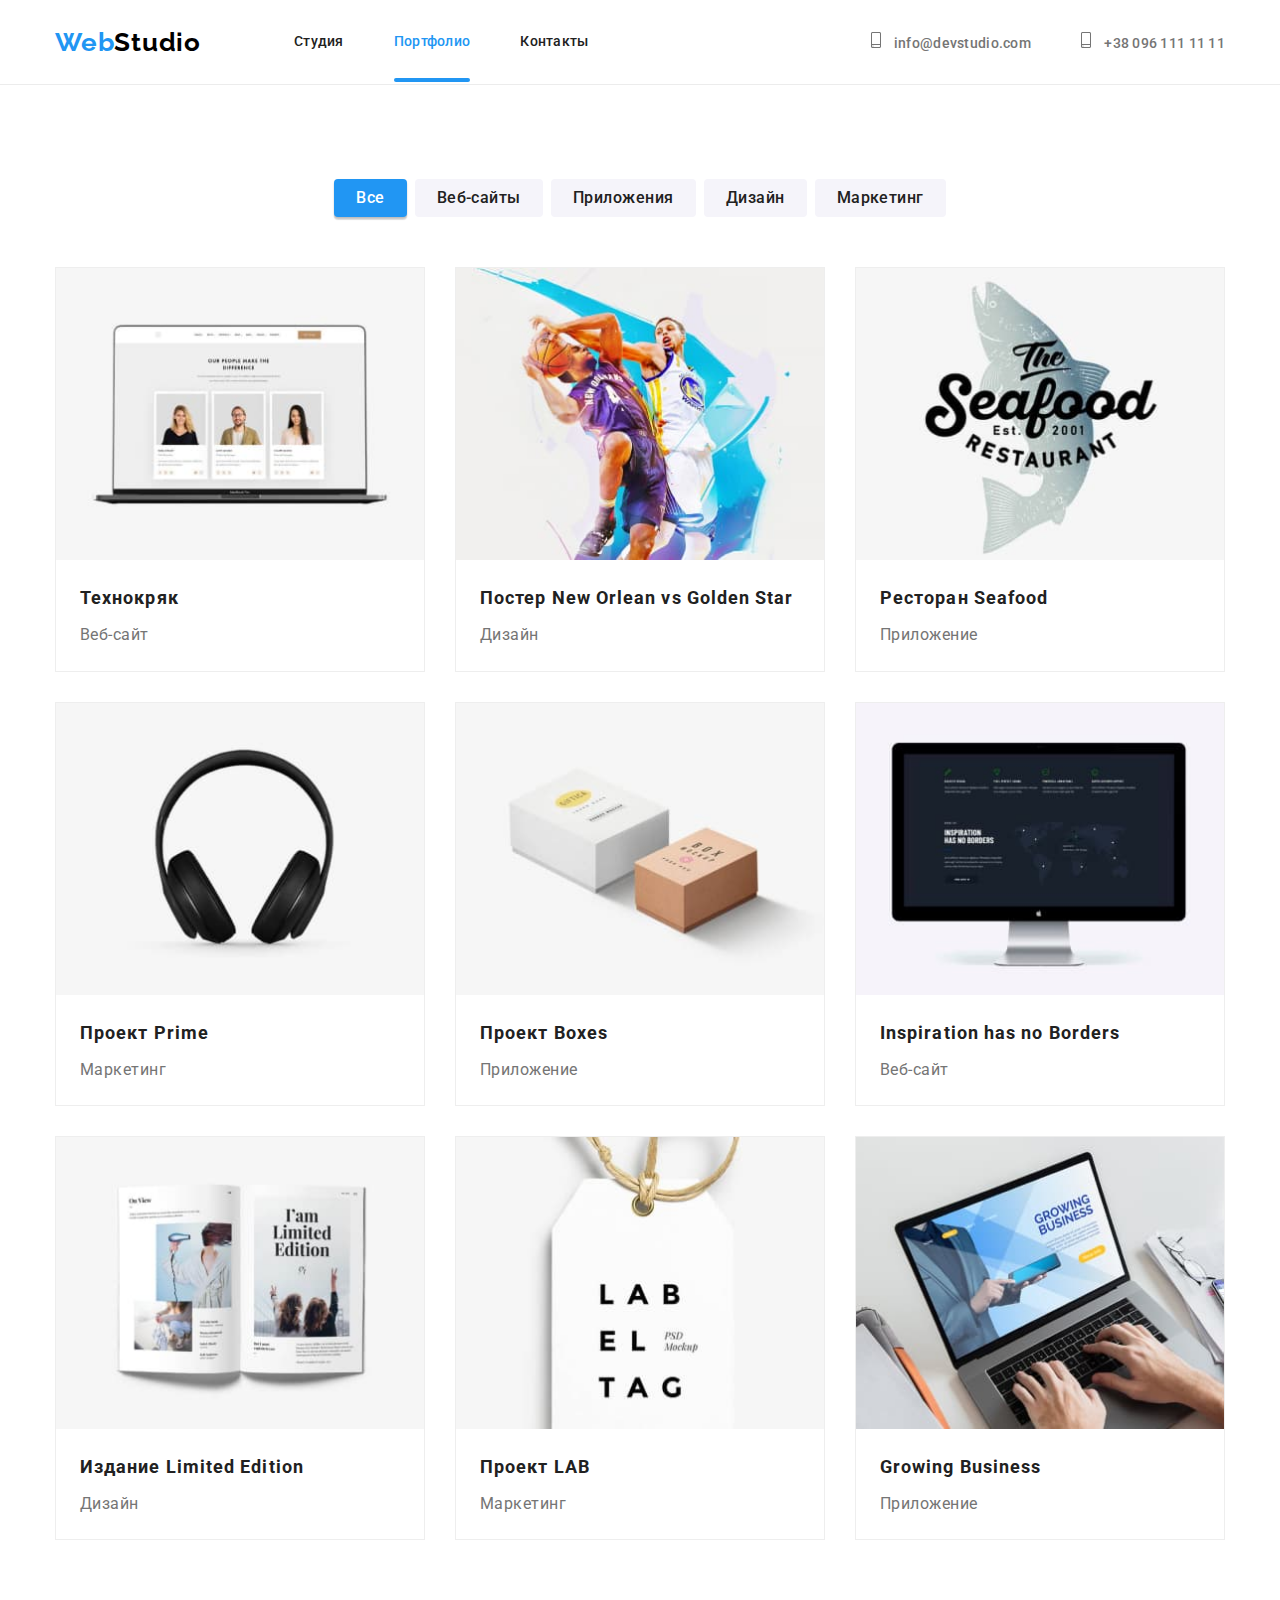
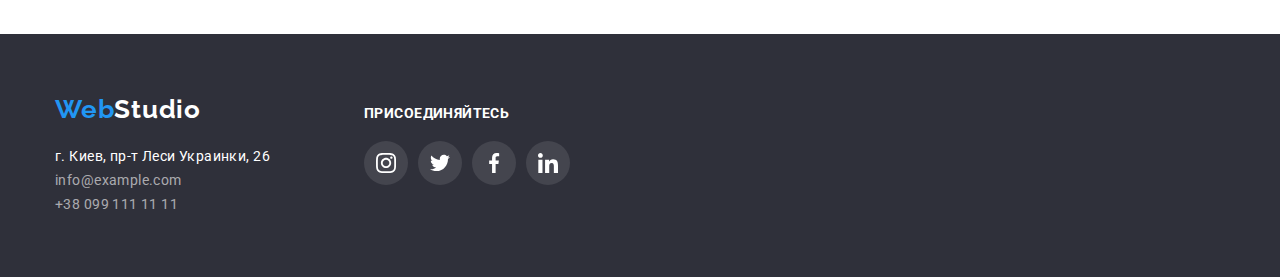
==== portfolio.html @ 198bb2ea "Initial commit" ====
<!DOCTYPE html>
<html lang="ru">
  <head>
    <meta charset="UTF-8" />
    <meta http-equiv="X-UA-Compatible" content="IE=edge" />
    <meta name="viewport" content="width=device-width, initial-scale=1.0" />
    <title>Портфолио</title>
    <link rel="preconnect" href="https://fonts.googleapis.com" />
    <link rel="preconnect" href="https://fonts.gstatic.com" crossorigin />
    <link
      href="https://fonts.googleapis.com/css2?family=Raleway:wght@700&family=Roboto:wght@400;500;700;900&display=swap"
      rel="stylesheet"
    />
    <link
      rel="stylesheet"
      href="https://cdn.jsdelivr.net/npm/modern-normalize@1.1.0/modern-normalize.min.css"
    />
    <link rel="stylesheet" href="./css/styles.css" />
  </head>
  <body>
    <header class="header">
      <div class="container">
        <!--Верхняя линия-->
        <a
          class="logo link"
          href="./index.html"
          aria-label="Логотип сайта"
          lang="en"
          >Web<span class="logo-dark">Studio</span>
        </a>
        <!--Навигация-->
        <nav class="nav">
          <ul class="nav-list list">
            <li class="nav-item">
              <a class="nav-link link" href="./index.html">Студия</a>
            </li>
            <li class="nav-item">
              <a class="nav-link current link" href="./portfolio.html"
                >Портфолио</a
              >
            </li>
            <li class="nav-item">
              <a class="nav-link link" href="">Контакты</a>
            </li>
          </ul>
        </nav>
        <!--tel+e-mail-->
        <div class="contacts">
          <ul class="contact-list list">
            <li class="contact-item">
              <a class="contact-link link" href="mailto:info@devstudio.com">
                <svg class="icon-smartphone" width="10" height="16">
                  <use href="./images/icons.svg#icon-smartphone"></use>
                </svg>
                info@devstudio.com</a
              >
            </li>
            <li class="contact-item">
              <a class="contact-link link" href="tel:+380961111111">
                <svg class="icon-smartphone" width="10" height="16">
                  <use href="./images/icons.svg#icon-smartphone"></use>
                </svg>
                +38 096 111 11 11</a
              >
            </li>
          </ul>
        </div>
      </div>
    </header>

    <main>
      <!--Наши проекты-->
      <section class="btn-filter">
        <div class="container">
          <h1 class="btn-title" hidden>Наши проекты</h1>
          <div class="nav-btn">
            <!--Кнопки фильтров списка проектов-->
            <ul class="btn-list list">
              <li class="btn-item">
                <button class="btn-text current" type="button">Все</button>
              </li>
              <li class="btn-item">
                <button class="btn-text" type="button">Веб-сайты</button>
              </li>
              <li class="btn-item">
                <button class="btn-text" type="button">Приложения</button>
              </li>
              <li class="btn-item">
                <button class="btn-text" type="button">Дизайн</button>
              </li>
              <li class="btn-item">
                <button class="btn-text" type="button">Маркетинг</button>
              </li>
            </ul>
          </div>

          <!--Галерея проектов-->
          <ul class="gallery-list list">
            <li class="gallery-item">
              <a class="gallery-link link" href="#">
                <div class="gallery-img-box">
                  <img
                    src="./images/our-project/tehnokryak.jpg"
                    alt="Интерфейс сайта"
                    width="370"
                    height="294"
                  />
                  <p class="gallery-description">
                    Ресурс предлагает комплексные предложения с разным уровнем
                    функционала и сервисов. Все это позволит посетителю получить
                    исчерпывающие сведения о компании или частном лице.
                  </p>
                </div>
                <div class="gallery-content">
                  <h2 class="gallery-title">Технокряк</h2>
                  <p class="gallery-text">Веб-сайт</p>
                </div>
              </a>
            </li>
            <li class="gallery-item">
              <a class="gallery-link link" href="#">
                <div class="gallery-img-box">
                  <img
                    src="./images/our-project/poster-no-gs.jpg"
                    alt="Баскетболисты"
                    width="370"
                    height="294"
                  />
                  <p class="gallery-description">
                    Ресурс предлагает комплексные предложения с разным уровнем
                    функционала и сервисов. Все это позволит посетителю получить
                    исчерпывающие сведения о компании или частном лице.
                  </p>
                </div>
                <div class="gallery-content">
                  <h2 class="gallery-title">
                    Постер New Orlean vs Golden Star
                  </h2>
                  <p class="gallery-text">Дизайн</p>
                </div>
              </a>
            </li>
            <li class="gallery-item">
              <a class="gallery-link link" href="#">
                <div class="gallery-img-box">
                  <img
                    src="./images/our-project/seafood.jpg"
                    alt="Интерфейс приложения"
                    width="370"
                    height="294"
                  />
                  <p class="gallery-description">
                    Ресурс предлагает комплексные предложения с разным уровнем
                    функционала и сервисов. Все это позволит посетителю получить
                    исчерпывающие сведения о компании или частном лице.
                  </p>
                </div>
                <div class="gallery-content">
                  <h2 class="gallery-title">Ресторан Seafood</h2>
                  <p class="gallery-text">Приложение</p>
                </div>
              </a>
            </li>
            <li class="gallery-item">
              <a class="gallery-link link" href="#">
                <div class="gallery-img-box">
                  <img
                    src="./images/our-project/project-prime.jpg"
                    alt="Наушники"
                    width="370"
                    height="294"
                  />
                  <p class="gallery-description">
                    Ресурс предлагает комплексные предложения с разным уровнем
                    функционала и сервисов. Все это позволит посетителю получить
                    исчерпывающие сведения о компании или частном лице.
                  </p>
                </div>
                <div class="gallery-content">
                  <h2 class="gallery-title">Проект Prime</h2>
                  <p class="gallery-text">Маркетинг</p>
                </div>
              </a>
            </li>
            <li class="gallery-item">
              <a class="gallery-link link" href="#">
                <div class="gallery-img-box">
                  <img
                    src="./images/our-project/project-boxes.jpg"
                    alt="Коробки"
                    width="370"
                    height="294"
                  />
                  <p class="gallery-description">
                    Ресурс предлагает комплексные предложения с разным уровнем
                    функционала и сервисов. Все это позволит посетителю получить
                    исчерпывающие сведения о компании или частном лице.
                  </p>
                </div>
                <div class="gallery-content">
                  <h2 class="gallery-title">Проект Boxes</h2>
                  <p class="gallery-text">Приложение</p>
                </div>
              </a>
            </li>
            <li class="gallery-item">
              <a class="gallery-link link" href="#">
                <div class="gallery-img-box">
                  <img
                    src="./images/our-project/inspitation.jpg"
                    alt="Интерфейс сайта"
                    width="370"
                    height="294"
                  />
                  <p class="gallery-description">
                    Ресурс предлагает комплексные предложения с разным уровнем
                    функционала и сервисов. Все это позволит посетителю получить
                    исчерпывающие сведения о компании или частном лице.
                  </p>
                </div>
                <div class="gallery-content">
                  <h2 class="gallery-title">Inspiration has no Borders</h2>
                  <p class="gallery-text">Веб-сайт</p>
                </div>
              </a>
            </li>
            <li class="gallery-item">
              <a class="gallery-link link" href="#">
                <div class="gallery-img-box">
                  <img
                    src="./images/our-project/limited-publish.jpg"
                    alt="Журнал"
                    width="370"
                    height="294"
                  />
                  <p class="gallery-description">
                    Ресурс предлагает комплексные предложения с разным уровнем
                    функционала и сервисов. Все это позволит посетителю получить
                    исчерпывающие сведения о компании или частном лице.
                  </p>
                </div>
                <div class="gallery-content">
                  <h2 class="gallery-title">Издание Limited Edition</h2>
                  <p class="gallery-text">Дизайн</p>
                </div>
              </a>
            </li>
            <li class="gallery-item">
              <a class="gallery-link link" href="#">
                <div class="gallery-img-box">
                  <img
                    src="./images/our-project/project-lab.jpg"
                    alt="Бирка"
                    width="370"
                    height="294"
                  />
                  <p class="gallery-description">
                    Ресурс предлагает комплексные предложения с разным уровнем
                    функционала и сервисов. Все это позволит посетителю получить
                    исчерпывающие сведения о компании или частном лице.
                  </p>
                </div>
                <div class="gallery-content">
                  <h2 class="gallery-title">Проект LAB</h2>
                  <p class="gallery-text">Маркетинг</p>
                </div>
              </a>
            </li>
            <li class="gallery-item">
              <a class="gallery-link link" href="#">
                <div class="gallery-img-box">
                  <img
                    src="./images/our-project/growing-app.jpg"
                    alt="Ноутбук"
                    width="370"
                    height="294"
                  />
                  <p class="gallery-description">
                    Ресурс предлагает комплексные предложения с разным уровнем
                    функционала и сервисов. Все это позволит посетителю получить
                    исчерпывающие сведения о компании или частном лице.
                  </p>
                </div>
                <div class="gallery-content">
                  <h2 class="gallery-title">Growing Business</h2>
                  <p class="gallery-text">Приложение</p>
                </div>
              </a>
            </li>
          </ul>
        </div>
      </section>
    </main>

    <!--Подвал, контакты-->
    <footer class="footer">
      <!--Лого-->
      <div class="container">
        <div class="logo-box">
          <a
            class="logo link logo-footer"
            href="./index.html"
            aria-label="Логотип сайта"
            lang="en"
            >Web<span class="logo-light">Studio</span>
          </a>
          <address class="address">
            <ul class="list">
              <li>
                <a
                  class="address-text"
                  target="_blank"
                  href="https://goo.gl/maps/DQ1r9ML3YU5eXVheA"
                  >г. Киев, пр-т Леси Украинки, 26</a
                >
              </li>
              <li>
                <a class="address-link link" href="mailto:info@example.com"
                  >info@example.com</a
                >
              </li>
              <li>
                <a class="address-link link" href="tel:+380991111111"
                  >+38 099 111 11 11</a
                >
              </li>
            </ul>
          </address>
        </div>
        <div class="join-box">
          <h3 class="join-title">присоединяйтесь</h3>
          <ul class="join-list list">
            <li class="join-item">
              <a href="#" class="join-link link">
                <svg class="join-icon" width="20" height="20">
                  <use href="./images/icons.svg#icon-instagram"></use>
                </svg>
              </a>
            </li>
            <li class="join-item">
              <a href="#" class="join-link link">
                <svg class="join-icon" width="20" height="20">
                  <use href="./images/icons.svg#icon-twitter"></use>
                </svg>
              </a>
            </li>
            <li class="join-item">
              <a href="#" class="join-link link">
                <svg class="join-icon" width="20" height="20">
                  <use href="./images/icons.svg#icon-facebook"></use>
                </svg>
              </a>
            </li>
            <li class="join-item">
              <a href="#" class="join-link link">
                <svg class="join-icon" width="20" height="20">
                  <use href="./images/icons.svg#icon-linkedin"></use>
                </svg>
              </a>
            </li>
          </ul>
        </div>
      </div>
    </footer>
  </body>
</html>
---- css/styles.css ----
:root {
  --main-font: "Roboto", sans-serif;
  --secondary-font: "Raleway", sans-serif;

  /*Text colors */
  --accent-color: #2196f3;
  --main-text-color: #757575;
  --secondary-text-color: #212121;
  --third-color: #ffffff;

  /*Background colors */
  --main-bg-color: #ffffff;
  --secondary-bg-color: #f5f4fa;
  --dark-bg-color: #2f303a;
  --hero-btn-hover: #188ce8;
  --gallery-item-border: #eeeeee;
  --main-icon-color: #afb1b8;
  --modal-backdrop: rgba(0, 0, 0, 0.2);
  --modal-btn-bg: rgba(0, 0, 0, 0.1);
}

body {
  color: var(--main-text-color);
  font-family: var(--main-font);
  font-size: 14px;
  letter-spacing: 0.03em;
}

h1,
h2,
h3,
h4,
h5,
h6,
p,
ul {
  margin: 0;
  padding: 0;
}

img {
  display: block;
  max-width: 100%;
  height: auto;
}

.link {
  text-decoration: none;
  color: currentColor;
}
.link:hover,
.link:focus {
  color: var(--accent-color);
}
.list {
  list-style: none;
}

/* ---Студия---*/
.services-title,
.team-title,
.clients-title {
  font-weight: 700;
  font-size: 36px;
  line-height: 1.17;
  text-align: center;
  letter-spacing: 0.03em;
  color: var(--secondary-text-color);
}

.container {
  margin-left: auto;
  margin-right: auto;
  width: 1200px;
  padding: 0 15px;
  /* outline: 2px solid tomato; */
}

/* Хедер */
.header {
  background-color: var(--main-bg-color);
  border-bottom: 1px solid #ececec;
}

.header > .container {
  display: flex;
  align-items: center;
}
.logo {
  font-family: var(--secondary-font);
  font-weight: 700;
  font-size: 26px;
  line-height: 1.19;
  letter-spacing: 0.03em;
  color: var(--accent-color);

  margin-right: 93px;
}
.logo-dark {
  color: #000000;
}

/* Навигация */
.nav-link,
.contact-link {
  display: block;
  padding: 32px 0;

  font-weight: 500;
  font-size: 14px;
  line-height: 1.14;
  letter-spacing: 0.02em;
  transition: all 250ms cubic-bezier(0.4, 0, 0.2, 1);
}
.nav-link {
  position: relative;
  color: var(--secondary-text-color);
}
.nav-link.current {
  color: var(--accent-color);
}
.nav-link.current::after {
  position: absolute;
  bottom: 0;
  left: 0;
  content: "";
  display: block;
  width: 100%;
  height: 4px;
  background: var(--accent-color);
  border-radius: 2px;
}
.nav-list {
  display: flex;
  align-items: center;
}
.nav-item {
  margin-right: 50px;
}
.nav-item:last-child {
  margin-right: 0;
}
.contacts {
  display: flex;
  align-items: center;
  margin-left: auto;
}
.contact-link {
  color: var(--main-text-color);
}
.contact-list {
  display: flex;
  align-items: center;
}
.contact-item {
  margin-right: 50px;
}
.contact-item:last-child {
  margin-right: 0;
}
.icon-mail,
.icon-smartphone {
  margin-right: 10px;
  fill: currentColor;
}
.icon-mail:hover,
.icon-smartphone:hover {
  fill: currentColor;
}

/* Секция Герой */
.hero {
  padding-top: 200px;
  padding-bottom: 200px;
  text-align: center;
  /* background-color: var(--dark-bg-color); */
  background-image: linear-gradient(
      to right,
      rgba(47, 48, 58, 0.4),
      rgba(47, 48, 58, 0.4)
    ),
    url(../images/hero/hero-bg.jpg);
  background-repeat: no-repeat;
  background-position: center;
  max-width: 1600px;
  max-height: 600px;
  margin-left: auto;
  margin-right: auto;
}
.hero-title {
  width: 696px;
  align-items: center;
  margin-left: auto;
  margin-right: auto;
  margin-bottom: 30px;
  font-weight: 900;
  font-size: 44px;
  line-height: 1.36;
  letter-spacing: 0.06em;
  text-transform: uppercase;
  color: var(--third-color);
}
.hero-btn {
  padding: 10px 32px;
  font-weight: 700;
  font-size: 16px;
  line-height: 1.88;
  letter-spacing: 0.06em;
  color: var(--third-color);
  background-color: var(--accent-color);
  border: none;
  border-radius: 4px;
  transition-property: background;
  transition-duration: 250ms;
  transition-timing-function: cubic-bezier(0.4, 0, 0.2, 1);
}
.hero-btn:hover,
.hero-btn:focus {
  color: var(--third-color);
  background-color: var(--hero-btn-hover);
}
.backdrop {
  position: fixed;
  top: 0;
  left: 0;
  width: 100%;
  height: 100%;
  background-color: var(--modal-backdrop);
  transition: all 250ms cubic-bezier(0.4, 0, 0.2, 1);
  z-index: 2;
}
.backdrop.is-hidden {
  visibility: hidden;
  opacity: 0;
  pointer-events: none;
}
.modal {
  position: absolute;
  top: 50%;
  left: 50%;
  transform: translate(-50%, -50%) scale(1.1);
  width: 528px;
  height: 581px;
  background-color: var(--main-bg-color);
  box-shadow: 0px 1px 3px rgba(0, 0, 0, 0.12), 0px 1px 1px rgba(0, 0, 0, 0.14),
    0px 2px 1px rgba(0, 0, 0, 0.2);
  border-radius: 4px;
}

.btn-modal {
  position: absolute;
  top: 8px;
  right: 8px;
  display: flex;
  align-items: center;
  justify-content: center;
  width: 30px;
  height: 30px;
  background: var(--main-bg-color);
  border: 1px solid var(--modal-btn-bg);
  border-radius: 50%;
  cursor: pointer;
}
/* Особености */ /* Чем мы занимаемся */
.features-list,
.services-list {
  display: flex;
  align-items: center;
  margin-left: auto;
}
.features-item {
  margin-right: 30px;
  width: 270px;
}
.features-item:last-child {
  margin-right: 0;
}
.features {
  padding-top: 94px;
  padding-bottom: 94px;
  background-color: var(--main-bg-color);
}

.features-item-title {
  margin-bottom: 10px;
  font-weight: 700;
  font-size: 14px;
  line-height: 1.14;
  letter-spacing: 0.03em;
  text-transform: uppercase;
  color: var(--secondary-text-color);
}
.features-text {
  font-weight: 400;
  font-size: 14px;
  line-height: 1.71;
  letter-spacing: 0.03em;
  color: var(--main-text-color);
}
.features-box {
  display: flex;
  width: 270px;
  height: 120px;
  background-color: var(--secondary-bg-color);
  align-items: center;
  justify-content: center;
  border-radius: 4px;
  margin-bottom: 30px;
}
.services {
  padding-bottom: 94px;
  background-color: var(--main-bg-color);
}
.services-title {
  margin-bottom: 50px;
}
.services-item {
  position: relative;
  margin-right: 30px;
}
.services-item:last-child {
  margin-right: 0;
}
.service-description {
  position: absolute;
  left: 0;
  bottom: 0;
  display: block;
  width: 100%;
  padding-top: 27px;
  padding-bottom: 27px;
  font-weight: 700;
  font-size: 14px;
  line-height: 16px;
  text-align: center;
  letter-spacing: 0.03em;
  text-transform: uppercase;
  color: var(--third-color);
  background-color: rgba(47, 48, 58, 0.8);
}
/* Наша команда */
.team {
  padding: 94px 0;
  background-color: var(--secondary-bg-color);
}
.team-title {
  margin-bottom: 50px;
}
.team-list {
  display: flex;
  align-items: center;
}
.team-item {
  margin-right: 30px;
  background-color: var(--main-bg-color);
  box-shadow: 0px 1px 3px rgba(0, 0, 0, 0.12), 0px 1px 1px rgba(0, 0, 0, 0.14),
    0px 2px 1px rgba(0, 0, 0, 0.2);
  border-radius: 0px 0px 4px 4px;
}
.team-item:last-child {
  margin-right: 0;
}
.team-subtitle {
  margin-bottom: 10px;
  font-weight: 500;
  font-size: 16px;
  line-height: 1.19;
  text-align: center;
  letter-spacing: 0.03em;
  color: var(--secondary-text-color);
}
.team-text {
  font-weight: 400;
  font-size: 16px;
  line-height: 1.19;
  text-align: center;
  letter-spacing: 0.03em;
  color: var(--main-text-color);
  margin-bottom: 16px;
}
.team-content {
  padding-top: 30px;
  padding-bottom: 30px;
  display: flex;
  flex-direction: column;
  width: 270px;
  align-items: center;
}
.team-social-list {
  display: flex;
}
.team-social-item {
  display: flex;
  margin-right: 10px;
}
.team-social-item:last-child {
  margin-right: 0;
}
.team-social-link {
  width: 44px;
  height: 44px;
  fill: var(--main-icon-color);
  display: flex;
  border-radius: 50%;
  align-items: center;
  justify-content: center;
  transition: all 250ms cubic-bezier(0.4, 0, 0.2, 1);
}
.team-social-link:hover,
.team-social-link:focus {
  background-color: var(--accent-color);
  fill: var(--main-bg-color);
}
/* Секция "Наши клиенты" */
.clients {
  padding: 94px 0;
}
.clients-title {
  margin-bottom: 50px;
}
.clients-list {
  display: flex;
}
.clients-item {
  display: flex;
  margin-right: 30px;
}
.clients-item:last-child {
  margin-right: 0;
}
.clients-link {
  display: flex;
  width: 170px;
  height: 92px;
  border: 1px solid var(--main-icon-color);
  align-items: center;
  justify-content: center;
  fill: var(--main-icon-color);
  border-radius: 4px;
  transition: all 250ms cubic-bezier(0.4, 0, 0.2, 1);
}
.clients-link:hover,
.clients-link:focus {
  border: 1px solid var(--accent-color);
  fill: var(--accent-color);
}
/* Подвал */
.footer {
  padding: 60px 0;
  background-color: var(--dark-bg-color);
  box-sizing: border-box;
}
.footer > .container {
  display: flex;
  justify-content: flex-start;
  align-items: baseline;
}
.logo-box {
  margin-right: 70px;
  display: flex;
  flex-direction: column;
}
.logo-light {
  color: var(--third-color);
}
.logo-footer {
  margin-bottom: 20px;
}
.address {
  font-style: normal;
  display: flex;
  flex-direction: column;
}
.address-text {
  margin-bottom: 9px;
  font-weight: 400;
  font-size: 14px;
  line-height: 1.71;
  letter-spacing: 0.03em;
  color: var(--third-color);
  text-decoration: none;
}
.address-link {
  margin-bottom: 9px;
  font-weight: 400;
  font-size: 14px;
  line-height: 1.71;
  letter-spacing: 0.03em;
  color: rgba(255, 255, 255, 0.6);
  transition: all 250ms cubic-bezier(0.4, 0, 0.2, 1);
}
.address-link:last-child {
  margin-bottom: 0;
}
.join-box {
  display: flex;
  flex-direction: column;
}
.join-title {
  display: flex;
  margin-bottom: 20px;
  font-weight: 700;
  font-size: 14px;
  line-height: 16px;
  letter-spacing: 0.03em;
  text-transform: uppercase;
  color: var(--third-color);
}
.join-list {
  display: flex;
}
.join-item {
  display: flex;
  margin-right: 10px;
}
.join-item:last-child {
  margin-right: 0;
}
.join-link {
  width: 44px;
  height: 44px;
  fill: var(--main-bg-color);
  display: flex;
  border-radius: 50%;
  align-items: center;
  justify-content: center;
  background: rgba(255, 255, 255, 0.1);
  transition: all 250ms cubic-bezier(0.4, 0, 0.2, 1);
}
.join-link:hover,
.join-link:focus {
  background-color: var(--accent-color);
  fill: var(--main-bg-color);
}

/* ---Портфолио---*/

/* Фильтр */
.btn-filter {
  padding: 94px 0;
}
.btn-filter,
.btn-list,
.gallery-list {
  display: flex;
  align-items: center;
  justify-content: center;
}
.btn-list {
  margin-bottom: 50px;
}
.btn-item {
  margin-right: 8px;
}
.btn-item:last-child {
  margin-right: 0;
}

.btn-text {
  padding: 6px 22px;
  font-family: inherit;
  font-weight: 500;
  font-size: 16px;
  line-height: 1.63;
  text-align: center;
  letter-spacing: 0.03em;
  color: var(--secondary-text-color);
  background-color: var(--secondary-bg-color);
  border: none;
  border-radius: 4px;
  transition: all 250ms cubic-bezier(0.4, 0, 0.2, 1);
}

.btn-text.current,
.btn-text:hover,
.btn.text:focus {
  color: var(--third-color);
  background-color: var(--accent-color);
  box-shadow: 0px 3px 1px rgba(0, 0, 0, 0.1), 0px 1px 2px rgba(0, 0, 0, 0.08),
    0px 2px 2px rgba(0, 0, 0, 0.12);
}

/* Галерея проектов */
.gallery-list {
  display: flex;
  flex-wrap: wrap;
}
.gallery-item {
  display: flex;
  margin-right: 30px;
  margin-bottom: 30px;
}
.gallery-item:nth-child(3n) {
  margin-right: 0;
}
.gallery-item:nth-child(n + 7) {
  margin-bottom: 0;
}
.gallery-link {
  width: 370px;
  border: 1px solid var(--gallery-item-border);
}
.gallery-link:hover,
.gallery-link:focus {
  box-shadow: 0px 1px 1px rgba(0, 0, 0, 0.12), 0px 4px 4px rgba(0, 0, 0, 0.06),
    1px 4px 6px rgba(0, 0, 0, 0.16);
}
.gallery-img-box {
  position: relative;
  overflow: hidden;
}
.gallery-description {
  position: absolute;
  top: 0;
  left: 0;
  display: block;
  width: 100%;
  padding: 63px 24px;
  font-weight: 400;
  font-size: 18px;
  line-height: 1.56;
  letter-spacing: 0.03em;
  color: var(--third-color);
  background-color: rgba(33, 150, 243, 0.9);
  transform: translateY(100%);
  transition: all 250ms cubic-bezier(0.4, 0, 0.2, 1);
}
.gallery-link:hover .gallery-description,
.gallery-link:focus .gallery-description {
  transform: translateY(0);
}
.gallery-title {
  margin-bottom: 4px;
  font-weight: 700;
  font-size: 18px;
  line-height: 2;
  letter-spacing: 0.06em;
  color: var(--secondary-text-color);
}
.gallery-text {
  font-weight: 400;
  font-size: 16px;
  line-height: 1.88;
  letter-spacing: 0.03em;
  color: var(--main-text-color);
}
.gallery-content {
  padding: 20px 24px;
}
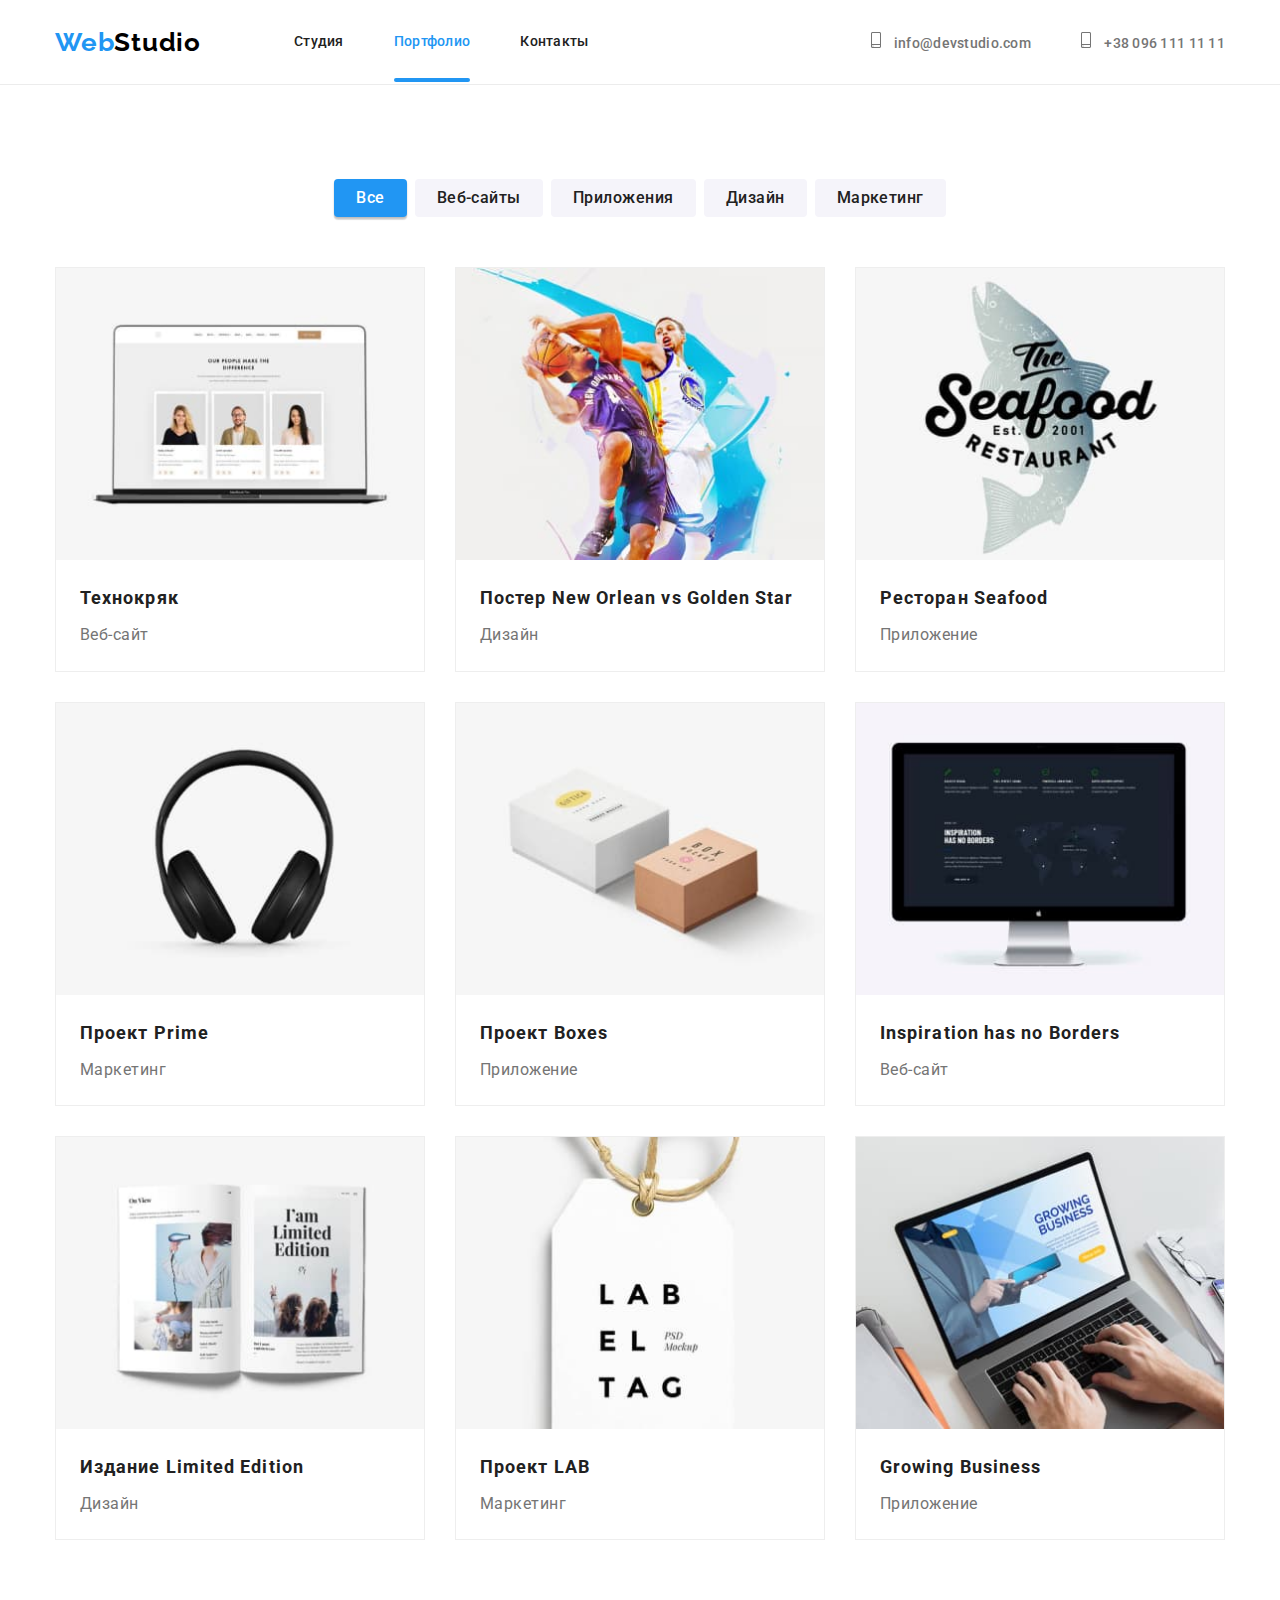
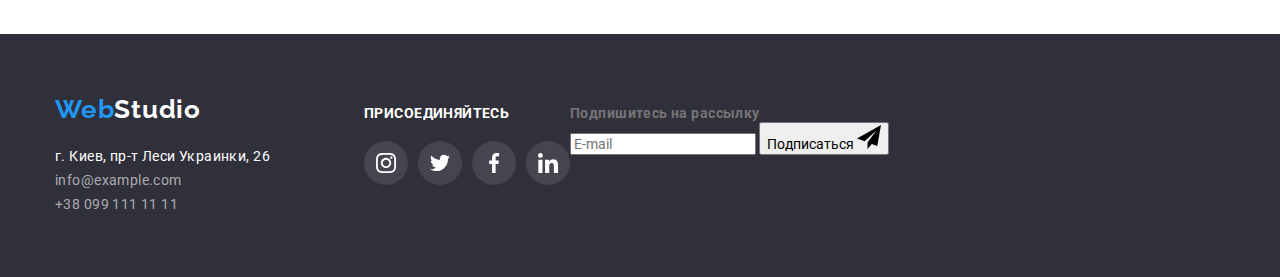
==== commit a524bb65: "add footer's subscribe box" ====
--- a/portfolio.html
+++ b/portfolio.html
@@ -360,6 +360,26 @@
             </li>
           </ul>
         </div>
+        <div class="subscribe-box">
+          <b class="subscribe-tittle">Подпишитесь на рассылку</b>
+          <form class="subscribe-form">
+            <label for="client-email">
+              <input
+                class="subscribe-input-email"
+                type="email"
+                name="client-email"
+                id="client-email"
+                placeholder="E-mail"
+              />
+            </label>
+            <button class="subscribe-btn">
+              Подписаться
+              <svg class="icon-send" width="24" height="24">
+                <use href="./images/icons.svg#icon-send"></use>
+              </svg>
+            </button>
+          </form>
+        </div>
       </div>
     </footer>
   </body>
--- a/css/styles.css
+++ b/css/styles.css
@@ -247,7 +247,7 @@
   border-radius: 4px;
 }
 
-.btn-modal {
+.modal-close-btn {
   position: absolute;
   top: 8px;
   right: 8px;
